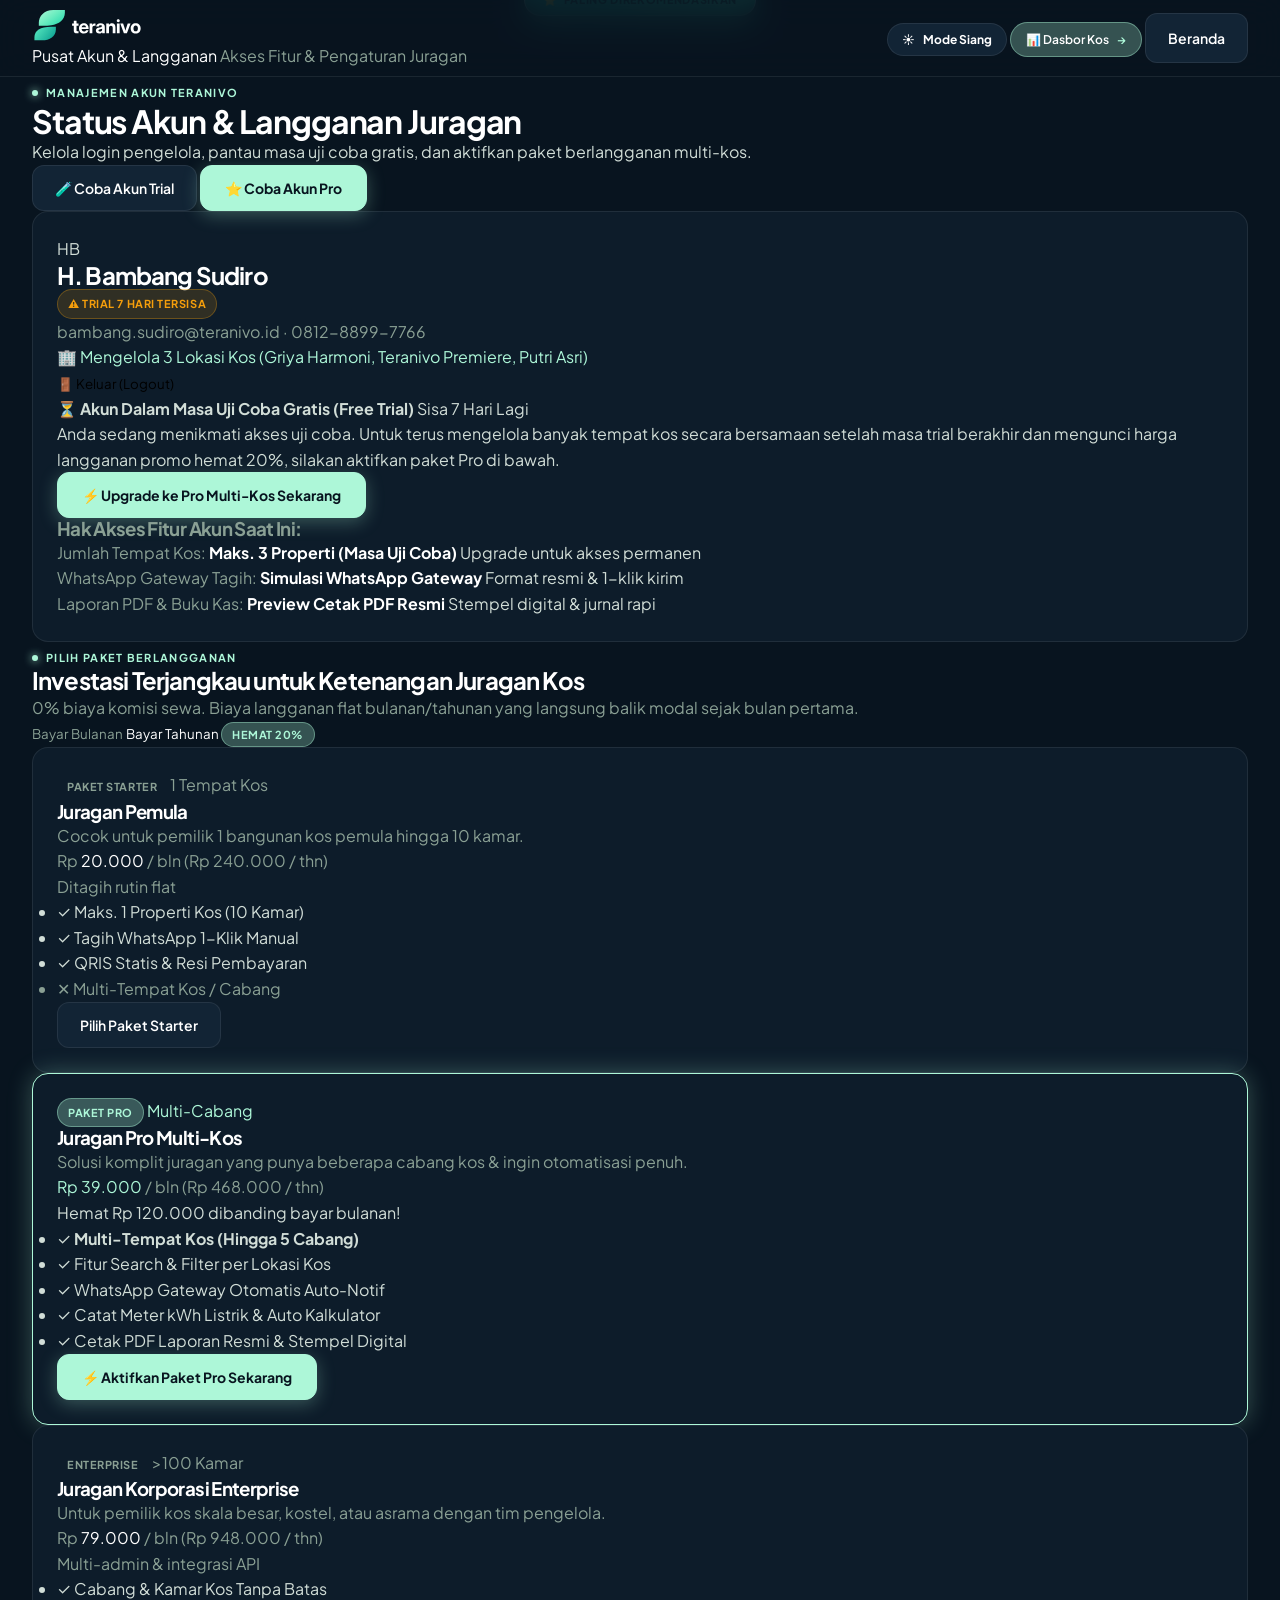
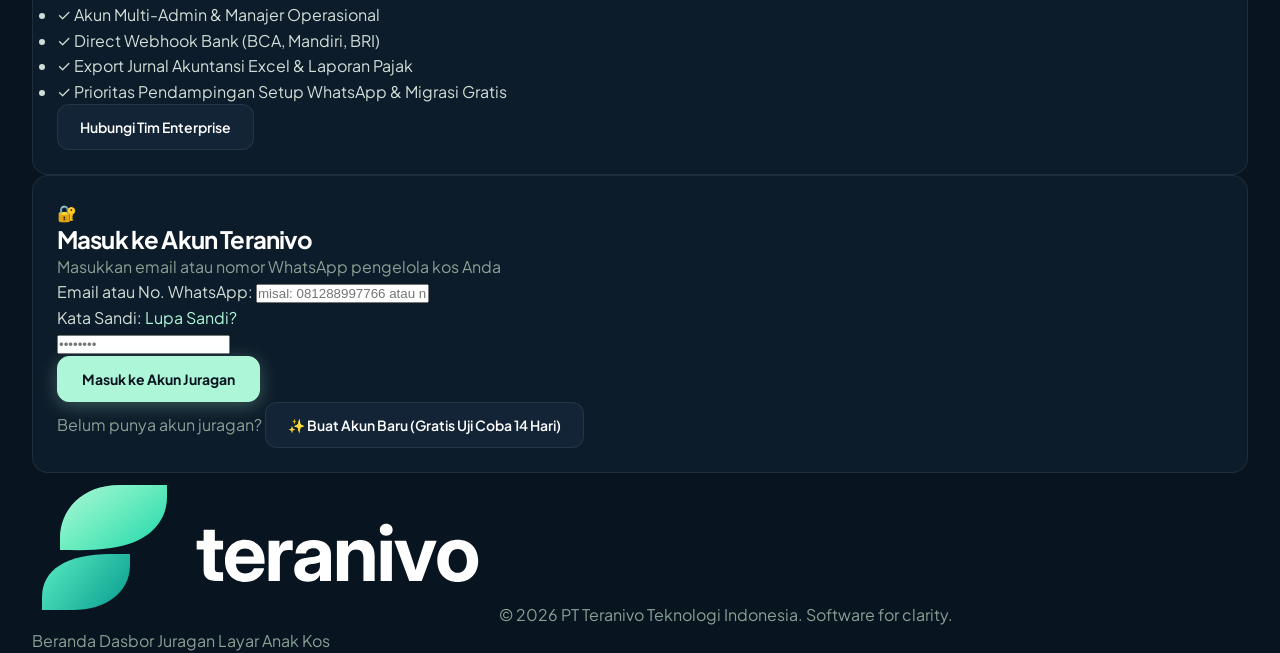
==== account.html @ 8158f4b2 "Initial release of Teranivo Kos Pro with 25/49/99 pricing, executive PDF report, and vector UI" ====
<!DOCTYPE html>
<html lang="id">
<head>
  <meta charset="UTF-8">
  <meta name="viewport" content="width=device-width, initial-scale=1.0">
  <title>Akun & Berlangganan — Teranivo Kos</title>
  <link rel="icon" type="image/svg+xml" href="assets/logo.svg">
  <script src="https://cdn.tailwindcss.com"></script>
  <link rel="stylesheet" href="assets/styles.css">
  <style>
    .plan-card {
      transition: all 0.3s cubic-bezier(0.4, 0, 0.2, 1);
    }
    .plan-card:hover {
      transform: translateY(-4px);
    }
    .plan-card.active-plan {
      border-color: var(--mint);
      box-shadow: 0 0 25px var(--mint-glow);
    }
  </style>
</head>
<body id="appBody" class="selection:bg-[#ADF7D8] selection:text-[#08141F] min-h-screen flex flex-col">

  <!-- ========================================================================= -->
  <!-- 1. TOP NAVBAR -->
  <!-- ========================================================================= -->
  <header class="navbar">
    <div class="container nav-inner">
      <div class="flex items-center gap-4">
        <a href="index.html" class="brand-link" title="Kembali ke Beranda Teranivo">
          <img src="assets/logo.svg" alt="Teranivo Logo" class="brand-logo-img">
        </a>
        <div class="hidden sm:block border-l border-[rgba(255,255,255,0.1)] pl-3">
          <span class="text-xs font-bold text-heading block">Pusat Akun & Langganan</span>
          <span class="text-[10px] text-muted">Akses Fitur & Pengaturan Juragan</span>
        </div>
      </div>

      <div class="flex items-center gap-2.5 sm:gap-3">
        <!-- Theme Toggle -->
        <button onclick="toggleTheme()" class="theme-toggle-btn" id="btnThemeToggle" title="Ganti Mode Tampilan">
          <span id="themeIcon">☀️</span>
          <span id="themeLabel" class="hidden sm:inline">Mode Siang</span>
        </button>

        <!-- Direct Link to Dashboard -->
        <a href="dashboard.html" class="page-switch-pill" title="Kembali ke Dasbor Juragan">
          <span>📊 Dasbor Kos</span>
          <span class="text-xs text-mint">→</span>
        </a>

        <!-- Home -->
        <a href="index.html" class="btn-secondary text-xs px-3 py-2 hidden md:inline-flex">
          <span>Beranda</span>
        </a>
      </div>
    </div>
  </header>

  <!-- ========================================================================= -->
  <!-- 2. MAIN CONTENT -->
  <!-- ========================================================================= -->
  <main class="container py-8 flex-1 space-y-8 max-w-5xl">
    
    <!-- Header Greeting -->
    <div class="flex flex-col sm:flex-row sm:items-center justify-between gap-4 border-b border-[var(--border-main)] pb-6">
      <div>
        <span class="eyebrow"><span class="dot"></span> Manajemen Akun Teranivo</span>
        <h1 class="text-2xl sm:text-3xl font-extrabold text-heading mt-1" id="accountHeaderTitle">
          Status Akun & Langganan Juragan
        </h1>
        <p class="text-xs sm:text-sm text-body mt-1">
          Kelola login pengelola, pantau masa uji coba gratis, dan aktifkan paket berlangganan multi-kos.
        </p>
      </div>

      <!-- Quick Switcher Demo Buttons -->
      <div class="flex items-center gap-2">
        <button onclick="simulateQuickLogin('trial')" class="btn-secondary text-xs py-2 px-3" title="Simulasi Akun Mode Trial">
          <span>🧪 Coba Akun Trial</span>
        </button>
        <button onclick="simulateQuickLogin('pro')" class="btn-primary text-xs py-2 px-3" title="Simulasi Akun Mode Pro">
          <span>⭐ Coba Akun Pro</span>
        </button>
      </div>
    </div>

    <!-- ======================================================================= -->
    <!-- SECTION A: LOGGED-IN USER PROFILE & MEMBERSHIP STATUS -->
    <!-- ======================================================================= -->
    <div id="loggedInView" class="space-y-6">
      
      <!-- Profile & Plan Status Card -->
      <div class="card p-6 sm:p-8 space-y-6 border-[var(--border-main)] bg-[var(--bg-card)]">
        <div class="flex flex-col sm:flex-row sm:items-center justify-between gap-4 pb-6 border-b border-[var(--border-main)]">
          <div class="flex items-center gap-4">
            <div class="w-14 h-14 rounded-2xl bg-gradient-to-br from-[#2BD9AF] to-[#047857] text-[#08141F] flex items-center justify-center text-2xl font-black shadow-md" id="avatarInitial">
              BS
            </div>
            <div>
              <div class="flex items-center gap-2">
                <h2 class="text-lg sm:text-xl font-bold text-heading" id="profileName">H. Bambang Sudiro</h2>
                <span id="planBadge" class="badge badge-warning text-[10px] font-bold">⚠️ TRIAL 14 HARI</span>
              </div>
              <p class="text-xs text-muted" id="profileEmailPhone">bambang.sudiro@teranivo.id · 0812-8899-7766</p>
              <span class="text-[11px] text-mint font-semibold mt-0.5 block" id="profilePropertyInfo">
                🏢 Mengelola 3 Lokasi Kos (Griya Harmoni, Teranivo Premiere, Putri Asri)
              </span>
            </div>
          </div>

          <div class="flex items-center gap-2">
            <button onclick="handleLogout()" class="px-4 py-2 rounded-xl text-xs font-bold bg-rose-500/10 hover:bg-rose-500/20 text-rose-500 border border-rose-500/30 transition flex items-center gap-1.5">
              <span>🚪</span>
              <span>Keluar (Logout)</span>
            </button>
          </div>
        </div>

        <!-- Dynamic Status Banner (Trial vs Subscribed) -->
        <div id="statusBannerBox" class="p-4 sm:p-5 rounded-2xl border text-xs sm:text-sm space-y-2">
          <!-- Populated by JavaScript -->
        </div>

        <!-- Account Capabilities / Feature Access Grid -->
        <div>
          <h3 class="text-xs font-bold uppercase tracking-wider text-muted mb-3">Hak Akses Fitur Akun Saat Ini:</h3>
          <div class="grid grid-cols-1 sm:grid-cols-3 gap-3 text-xs">
            <div class="p-3.5 rounded-xl bg-[var(--bg-subcard)] border border-[var(--border-main)] space-y-1">
              <span class="text-muted block">Jumlah Tempat Kos:</span>
              <strong class="text-heading text-sm" id="featureMultiKos">Maks. 3 Properti Aktif</strong>
              <span class="text-[10px] text-emerald-500 block font-semibold" id="featureMultiKosSub">Termasuk cari per lokasi kos</span>
            </div>
            <div class="p-3.5 rounded-xl bg-[var(--bg-subcard)] border border-[var(--border-main)] space-y-1">
              <span class="text-muted block">WhatsApp Gateway Tagih:</span>
              <strong class="text-heading text-sm" id="featureWaGateway">Otomatis Tanpa Batas</strong>
              <span class="text-[10px] text-emerald-500 block font-semibold" id="featureWaGatewaySub">Format resmi & 1-klik kirim</span>
            </div>
            <div class="p-3.5 rounded-xl bg-[var(--bg-subcard)] border border-[var(--border-main)] space-y-1">
              <span class="text-muted block">Laporan PDF & Buku Kas:</span>
              <strong class="text-heading text-sm" id="featureExport">Ekspor Resmi Terbuka</strong>
              <span class="text-[10px] text-emerald-500 block font-semibold" id="featureExportSub">Stempel digital & jurnal rapi</span>
            </div>
          </div>
        </div>
      </div>

      <!-- ======================================================================= -->
      <!-- SECTION B: PRICING & SUBSCRIPTION PACKAGES -->
      <!-- ======================================================================= -->
      <div class="space-y-6 pt-4">
        
        <div class="text-center space-y-2 max-w-xl mx-auto">
          <span class="eyebrow mx-auto justify-center"><span class="dot"></span> Pilih Paket Berlangganan</span>
          <h2 class="text-xl sm:text-2xl font-bold text-heading">
            Investasi Terjangkau untuk Ketenangan Juragan Kos
          </h2>
          <p class="text-xs sm:text-sm text-muted">
            0% biaya komisi sewa. Biaya langganan flat bulanan/tahunan yang langsung balik modal sejak bulan pertama.
          </p>

          <!-- Billing Period Switcher (Bulanan vs Tahunan) -->
          <div class="inline-flex items-center gap-2 p-1 rounded-xl bg-[var(--bg-subcard)] border border-[var(--border-main)] mt-3">
            <button onclick="setBillingCycle('monthly')" id="btnBillingMonthly"
                    class="px-4 py-1.5 rounded-lg text-xs font-bold transition bg-[var(--bg-card)] text-heading border border-[var(--border-main)]">
              Bayar Bulanan
            </button>
            <button onclick="setBillingCycle('annual')" id="btnBillingAnnual"
                    class="px-4 py-1.5 rounded-lg text-xs font-bold transition text-muted hover:text-heading flex items-center gap-1.5">
              <span>Bayar Tahunan</span>
              <span class="badge badge-mint text-[9px] py-0">Hemat 20%</span>
            </button>
          </div>
        </div>

        <!-- 3 Subscription Plans Grid -->
        <div class="grid grid-cols-1 md:grid-cols-3 gap-6 pt-2">
          
          <!-- Plan 1: Starter -->
          <div class="card plan-card p-6 flex flex-col justify-between space-y-6 border-[var(--border-main)] bg-[var(--bg-card)]">
            <div class="space-y-4">
              <div class="flex justify-between items-center">
                <span class="badge text-[10px] bg-[var(--bg-subcard)] text-muted">Paket Starter</span>
                <span class="text-xs text-muted">1 Tempat Kos</span>
              </div>
              <h3 class="text-lg font-bold text-heading">Juragan Pemula</h3>
              <p class="text-xs text-muted">Cocok untuk pemilik 1 bangunan kos pemula hingga 10 kamar.</p>
              
              <div class="pt-2">
                <div class="flex items-baseline gap-1">
                  <span class="text-xs text-muted">Rp</span>
                  <span class="text-3xl font-black text-heading font-mono" id="priceStarter">25.000</span>
                  <span class="text-xs text-muted" id="periodStarter">/ bulan</span>
                </div>
                <span class="text-[10px] text-muted block mt-1">Ditagih rutin flat</span>
              </div>

              <ul class="text-xs text-body space-y-2.5 pt-4 border-t border-[var(--border-main)]">
                <li class="flex items-center gap-2">
                  <span class="text-emerald-500 font-bold">✓</span>
                  <span>Maks. 1 Properti Kos (10 Kamar)</span>
                </li>
                <li class="flex items-center gap-2">
                  <span class="text-emerald-500 font-bold">✓</span>
                  <span>Tagih WhatsApp 1-Klik Manual</span>
                </li>
                <li class="flex items-center gap-2">
                  <span class="text-emerald-500 font-bold">✓</span>
                  <span>QRIS Statis & Resi Pembayaran</span>
                </li>
                <li class="flex items-center gap-2 text-muted">
                  <span class="text-slate-500">✕</span>
                  <span class="line-through">Multi-Tempat Kos / Cabang</span>
                </li>
              </ul>
            </div>

            <button onclick="openSubscribeModal('starter')" class="btn-secondary w-full text-xs py-3 font-bold">
              Pilih Paket Starter
            </button>
          </div>

          <!-- Plan 2: Pro Multi-Kos (Most Popular) -->
          <div class="card plan-card active-plan p-6 flex flex-col justify-between space-y-6 border-mint bg-gradient-to-b from-[var(--bg-card)] to-[var(--bg-subcard)] relative shadow-lg overflow-visible">
            
            <!-- ATRACTIVE POPULAR BADGE (SOLID OPAQUE & CENTERED) -->
            <div class="popular-badge-pill">
              <span>⭐</span>
              <span>Paling Direkomendasikan</span>
            </div>

            <div class="space-y-4 pt-1">
              <div class="flex justify-between items-center">
                <span class="badge badge-mint text-[10px]">Paket Pro</span>
                <span class="text-xs text-mint font-semibold">Multi-Cabang</span>
              </div>
              <h3 class="text-lg font-bold text-heading">Juragan Pro Multi-Kos</h3>
              <p class="text-xs text-muted">Solusi komplit juragan yang punya beberapa cabang kos & ingin otomatisasi penuh.</p>
              
              <div class="pt-2">
                <div class="flex items-baseline gap-1">
                  <span class="text-xs text-mint">Rp</span>
                  <span class="text-3xl font-black text-mint font-mono" id="pricePro">49.000</span>
                  <span class="text-xs text-muted" id="periodPro">/ bulan</span>
                </div>
                <span class="text-[10px] text-emerald-700 dark:text-emerald-300 font-semibold block mt-1" id="saveHintPro">Hemat Rp 120.000 bila bayar tahunan</span>
              </div>

              <ul class="text-xs text-body space-y-2.5 pt-4 border-t border-[var(--border-main)]">
                <li class="flex items-center gap-2">
                  <span class="text-emerald-500 font-bold">✓</span>
                  <span><strong>Multi-Tempat Kos (Hingga 5 Cabang)</strong></span>
                </li>
                <li class="flex items-center gap-2">
                  <span class="text-emerald-500 font-bold">✓</span>
                  <span>Fitur Search & Filter per Lokasi Kos</span>
                </li>
                <li class="flex items-center gap-2">
                  <span class="text-emerald-500 font-bold">✓</span>
                  <span>WhatsApp Gateway Otomatis Auto-Notif</span>
                </li>
                <li class="flex items-center gap-2">
                  <span class="text-emerald-500 font-bold">✓</span>
                  <span>Catat Meter kWh Listrik & Auto Kalkulator</span>
                </li>
                <li class="flex items-center gap-2">
                  <span class="text-emerald-500 font-bold">✓</span>
                  <span>Cetak PDF Laporan Resmi & Stempel Digital</span>
                </li>
              </ul>
            </div>

            <button onclick="openSubscribeModal('pro')" class="btn-primary w-full text-xs py-3 font-bold shadow-md">
              ⚡ Aktifkan Paket Pro Sekarang
            </button>
          </div>

          <!-- Plan 3: Enterprise -->
          <div class="card plan-card p-6 flex flex-col justify-between space-y-6 border-[var(--border-main)] bg-[var(--bg-card)]">
            <div class="space-y-4">
              <div class="flex justify-between items-center">
                <span class="badge text-[10px] bg-[var(--bg-subcard)] text-muted">Enterprise</span>
                <span class="text-xs text-muted">>100 Kamar</span>
              </div>
              <h3 class="text-lg font-bold text-heading">Juragan Korporasi Enterprise</h3>
              <p class="text-xs text-muted">Untuk pemilik kos skala besar, kostel, atau asrama dengan tim pengelola.</p>
              
              <div class="pt-2">
                <div class="flex items-baseline gap-1">
                  <span class="text-xs text-muted">Rp</span>
                  <span class="text-3xl font-black text-heading font-mono" id="priceEnterprise">99.000</span>
                  <span class="text-xs text-muted" id="periodEnterprise">/ bulan</span>
                </div>
                <span class="text-[10px] text-muted block mt-1">Multi-admin & integrasi API</span>
              </div>

              <ul class="text-xs text-body space-y-2.5 pt-4 border-t border-[var(--border-main)]">
                <li class="flex items-center gap-2">
                  <span class="text-emerald-500 font-bold">✓</span>
                  <span>Cabang & Kamar Kos Tanpa Batas</span>
                </li>
                <li class="flex items-center gap-2">
                  <span class="text-emerald-500 font-bold">✓</span>
                  <span>Akun Multi-Admin & Manajer Operasional</span>
                </li>
                <li class="flex items-center gap-2">
                  <span class="text-emerald-500 font-bold">✓</span>
                  <span>Direct Webhook Bank (BCA, Mandiri, BRI)</span>
                </li>
                <li class="flex items-center gap-2">
                  <span class="text-emerald-500 font-bold">✓</span>
                  <span>Export Jurnal Akuntansi Excel & Laporan Pajak</span>
                </li>
                <li class="flex items-center gap-2">
                  <span class="text-emerald-500 font-bold">✓</span>
                  <span>Prioritas Pendampingan Setup WhatsApp & Migrasi Gratis</span>
                </li>
              </ul>
            </div>

            <button onclick="openSubscribeModal('enterprise')" class="btn-secondary w-full text-xs py-3 font-bold">
              Hubungi Tim Enterprise
            </button>
          </div>

        </div>

      </div>

    </div>

    <!-- ======================================================================= -->
    <!-- SECTION C: LOGGED-OUT FORM (LOGIN & DAFTAR) -->
    <!-- ======================================================================= -->
    <div id="loggedOutView" class="hidden max-w-md mx-auto space-y-6">
      <div class="card p-6 sm:p-8 space-y-5 border-[var(--border-main)] bg-[var(--bg-card)]">
        
        <div class="text-center space-y-1">
          <div class="w-12 h-12 rounded-2xl bg-mint/10 border border-mint/20 text-mint flex items-center justify-center mx-auto text-xl mb-3">
            🔐
          </div>
          <h2 class="text-xl font-bold text-heading">Masuk ke Akun Teranivo</h2>
          <p class="text-xs text-muted">Masukkan email atau nomor WhatsApp pengelola kos Anda</p>
        </div>

        <form onsubmit="handleLoginForm(event)" class="space-y-4 text-xs">
          <div>
            <label class="block font-semibold text-body mb-1">Email atau No. WhatsApp:</label>
            <input type="text" id="loginUsername" required placeholder="misal: 081288997766 atau nama@email.com"
                   class="w-full bg-[var(--bg-subcard)] border border-[var(--border-main)] rounded-xl p-3 text-heading focus:border-mint focus:outline-none">
          </div>

          <div>
            <div class="flex justify-between items-center mb-1">
              <label class="font-semibold text-body">Kata Sandi:</label>
              <a href="javascript:void(0)" onclick="showToast('Tautan reset sandi dikirim ke WhatsApp/Email Anda.')" class="text-mint hover:underline text-[11px]">Lupa Sandi?</a>
            </div>
            <input type="password" id="loginPassword" required placeholder="••••••••"
                   class="w-full bg-[var(--bg-subcard)] border border-[var(--border-main)] rounded-xl p-3 text-heading focus:border-mint focus:outline-none">
          </div>

          <button type="submit" class="btn-primary w-full py-3 font-bold text-sm shadow-md">
            Masuk ke Akun Juragan
          </button>
        </form>

        <div class="pt-4 border-t border-[var(--border-main)] text-center space-y-3">
          <span class="text-[11px] text-muted block">Belum punya akun juragan?</span>
          <button onclick="simulateQuickLogin('trial')" class="btn-secondary w-full py-2.5 text-xs font-semibold">
            ✨ Buat Akun Baru (Gratis Uji Coba 14 Hari)
          </button>
        </div>
      </div>
    </div>

  </main>

  <!-- ========================================================================= -->
  <!-- MODAL: CHECKOUT & SIMULASI PEMBAYARAN LANGGANAN -->
  <!-- ========================================================================= -->
  <div id="subscribeModal" class="modal-backdrop" role="dialog" aria-modal="true" aria-labelledby="subscribeModalTitle">
    <div class="modal-content max-w-lg">
      
      <div class="p-5 border-b border-[var(--border-main)] flex items-center justify-between bg-[var(--bg-subcard)]">
        <div class="flex items-center gap-3">
          <div class="w-9 h-9 rounded-xl bg-mint flex items-center justify-center font-bold text-lg text-[#08141F]">
            💳
          </div>
          <div>
            <h3 class="text-sm font-bold text-heading" id="subscribeModalTitle">Aktivasi Berlangganan Teranivo</h3>
            <p class="text-xs text-muted" id="subscribeModalSubtitle">Paket Pro Multi-Kos · Akses Penuh</p>
          </div>
        </div>
        <button onclick="closeSubscribeModal()" class="text-muted hover:text-heading text-xl font-bold" aria-label="Tutup modal langganan">&times;</button>
      </div>

      <div class="p-6 space-y-4">
        
        <!-- Order Summary -->
        <div class="p-4 rounded-xl border border-[var(--border-main)] bg-[var(--bg-card)] space-y-2 text-xs">
          <div class="flex justify-between items-center">
            <span class="text-muted">Paket Terpilih:</span>
            <strong class="text-heading" id="checkoutPlanName">Paket Pro Multi-Kos</strong>
          </div>
          <div class="flex justify-between items-center">
            <span class="text-muted">Periode Tagihan:</span>
            <span class="text-heading font-semibold" id="checkoutPeriodText">1 Tahun (Hemat 20%)</span>
          </div>
          <div class="flex justify-between items-center pt-2 border-t border-[var(--border-main)]">
            <span class="font-bold text-heading">Total Pembayaran:</span>
            <strong class="text-base font-extrabold text-mint font-mono" id="checkoutTotalAmount">Rp 1.490.000</strong>
          </div>
        </div>

        <!-- Payment Method Options -->
        <div class="space-y-2">
          <label class="block text-xs font-semibold text-body">Pilih Cara Pembayaran:</label>
          <div class="grid grid-cols-2 gap-2 text-xs">
            <button type="button" onclick="selectPaymentMethod('qris')" id="btnMethodQris"
                    class="p-3 rounded-xl border border-mint bg-mint/10 text-heading font-bold text-left flex items-center gap-2">
              <span>📱</span>
              <span>QRIS Instan (BCA/Gopay)</span>
            </button>
            <button type="button" onclick="selectPaymentMethod('va')" id="btnMethodVa"
                    class="p-3 rounded-xl border border-[var(--border-main)] bg-[var(--bg-card)] text-muted font-bold text-left flex items-center gap-2 hover:border-mint">
              <span>🏦</span>
              <span>Virtual Account Bank</span>
            </button>
          </div>
        </div>

        <!-- QRIS Simulation Box -->
        <div id="qrisSimulatorBox" class="p-4 rounded-xl bg-slate-900 border border-slate-700 text-center space-y-2">
          <span class="text-[11px] text-slate-300 block">Scan QRIS Resmi Teranivo di Bawah Ini:</span>
          <div class="w-40 h-40 mx-auto bg-white p-2 rounded-xl flex items-center justify-center shadow-lg">
            <img src="https://api.qrserver.com/v1/create-qr-code/?size=150x150&data=TERANIVO_SUBSCRIBE_PRO_MULTI_KOS"
                 alt="QRIS Teranivo Subscribe" class="w-full h-full object-contain">
          </div>
          <p class="text-[10px] text-slate-400">NMID: ID1029384756201 · PT Teranivo Teknologi Indonesia</p>
        </div>

        <!-- Virtual Account Box (Hidden by default) -->
        <div id="vaSimulatorBox" class="hidden p-4 rounded-xl bg-[var(--bg-card)] border border-[var(--border-main)] space-y-2 text-xs">
          <div class="flex justify-between items-center">
            <span class="text-muted">Nomor Virtual Account BCA:</span>
            <strong class="font-mono text-heading">8801-0812-8899-7766</strong>
          </div>
          <span class="text-[10px] text-muted block">Batas pembayaran: 24 jam setelah pesanan dibuat.</span>
        </div>

      </div>

      <div class="p-5 border-t border-[var(--border-main)] bg-[var(--bg-subcard)] flex justify-between items-center">
        <button onclick="closeSubscribeModal()" class="btn-secondary text-xs py-2.5 px-4 font-semibold">
          Batal
        </button>
        <button onclick="confirmSubscriptionPayment()" class="btn-primary text-xs py-2.5 px-5 font-bold shadow-md flex items-center gap-1.5">
          <span>⚡ Konfirmasi Bayar & Buka Akses Pro</span>
        </button>
      </div>

    </div>
  </div>

  <!-- Toast Notification Container -->
  <div id="toastContainer" class="toast-container"></div>

  <!-- ========================================================================= -->
  <!-- 3. FOOTER -->
  <!-- ========================================================================= -->
  <footer class="border-t border-[rgba(255,255,255,0.08)] py-8 mt-auto text-xs text-muted">
    <div class="container flex flex-col sm:flex-row items-center justify-between gap-4">
      <div class="flex items-center gap-3">
        <img src="assets/logo.svg" alt="Teranivo" class="h-5 w-auto">
        <span>© 2026 PT Teranivo Teknologi Indonesia. Software for clarity.</span>
      </div>
      <div class="flex items-center gap-4">
        <a href="index.html" class="hover:text-heading">Beranda</a>
        <a href="dashboard.html" class="hover:text-heading">Dasbor Juragan</a>
        <a href="tenant.html?room=102" class="hover:text-heading">Layar Anak Kos</a>
      </div>
    </div>
  </footer>

  <!-- ========================================================================= -->
  <!-- JAVASCRIPT LOGIC -->
  <!-- ========================================================================= -->
  <script>
    // =========================================================================
    // SECURITY & UTILITY HELPERS (XSS PREVENTION)
    // =========================================================================
    function escapeHtml(str) {
      if (str === null || str === undefined) return '';
      return String(str)
        .replace(/&/g, '&amp;')
        .replace(/</g, '&lt;')
        .replace(/>/g, '&gt;')
        .replace(/"/g, '&quot;')
        .replace(/'/g, '&#039;');
    }

    // DEFAULT USER AUTH STATE
    const DEFAULT_AUTH = {
      isLoggedIn: true,
      name: 'H. Bambang Sudiro',
      email: 'bambang.sudiro@teranivo.id',
      phone: '0812-8899-7766',
      plan: 'trial', // 'trial' | 'pro' | 'enterprise'
      trialDaysLeft: 7,
      subscriptionExpire: '13 Okt 2027',
      billingCycle: 'annual', // 'monthly' | 'annual'
      propertiesCount: 3
    };

    let currentUser = null;
    let currentBillingCycle = 'annual';
    let selectedPlanForCheckout = 'pro';

    function initAuth() {
      initTheme();
      const stored = localStorage.getItem('teranivo_auth');
      if (stored) {
        try {
          currentUser = JSON.parse(stored);
        } catch (e) {
          currentUser = { ...DEFAULT_AUTH };
        }
      } else {
        currentUser = { ...DEFAULT_AUTH };
        localStorage.setItem('teranivo_auth', JSON.stringify(currentUser));
      }

      renderAuthUI();
      setBillingCycle(currentUser.billingCycle || 'annual');
    }

    function renderAuthUI() {
      const loggedInView = document.getElementById('loggedInView');
      const loggedOutView = document.getElementById('loggedOutView');

      if (!currentUser || !currentUser.isLoggedIn) {
        loggedInView.classList.add('hidden');
        loggedOutView.classList.remove('hidden');
        document.getElementById('accountHeaderTitle').innerText = "Masuk atau Daftar Akun Juragan";
        return;
      }

      loggedInView.classList.remove('hidden');
      loggedOutView.classList.add('hidden');
      document.getElementById('accountHeaderTitle').innerText = "Status Akun & Langganan Juragan";

      // Render profile
      document.getElementById('profileName').innerText = currentUser.name || 'H. Bambang Sudiro';
      document.getElementById('profileEmailPhone').innerText = `${currentUser.email || 'bambang@teranivo.id'} · ${currentUser.phone || '0812-8899-7766'}`;
      
      const initials = (currentUser.name || 'BS').split(' ').map(n => n[0]).slice(0, 2).join('');
      document.getElementById('avatarInitial').innerText = initials || 'BS';

      // Render plan banner & badges
      const badge = document.getElementById('planBadge');
      const banner = document.getElementById('statusBannerBox');

      if (currentUser.plan === 'pro' || currentUser.plan === 'enterprise') {
        badge.className = 'badge badge-mint text-[10px] font-bold';
        badge.innerText = '⭐ PRO MULTI-KOS AKTIF';

        banner.className = 'p-4 sm:p-5 rounded-2xl border border-emerald-500/30 bg-emerald-500/10 text-emerald-800 dark:text-emerald-200 text-xs sm:text-sm space-y-2';
        banner.innerHTML = `
          <div class="flex items-center justify-between">
            <strong class="font-bold flex items-center gap-1.5 text-emerald-600 dark:text-emerald-300">
              <span>✓</span> Paket Berlangganan Pro Sedang Aktif
            </strong>
            <span class="text-[10px] bg-emerald-500/20 px-2.5 py-1 rounded-full font-bold">Masa Aktif: s.d. ${escapeHtml(currentUser.subscriptionExpire)}</span>
          </div>
          <p class="text-xs text-body leading-relaxed">
            Semua fitur manajemen kos telah dibuka: Multi-Tempat Kos (Semua Cabang), WhatsApp Gateway Tagihan Otomatis, Pencatatan Meter Listrik kWh, dan Cetak PDF Jurnal Keuangan Tanpa Batas.
          </p>
          <div class="pt-1 flex items-center gap-3">
            <a href="dashboard.html" class="btn-primary text-xs py-1.5 px-3">
              <span>Buka Dasbor Juragan Sekarang →</span>
            </a>
          </div>
        `;

        document.getElementById('featureMultiKos').innerText = "Multi-Cabang Tak Terbatas";
        document.getElementById('featureMultiKosSub').innerText = "Kelola Yogyakarta, Jakarta, Bandung dll";
        document.getElementById('featureWaGateway').innerText = "WhatsApp Gateway Otomatis";
        document.getElementById('featureExport').innerText = "Cetak PDF & Rekap Jurnal Sah";
      } else {
        badge.className = 'badge badge-warning text-[10px] font-bold';
        badge.innerText = `⚠️ TRIAL ${escapeHtml(currentUser.trialDaysLeft || 7)} HARI TERSISA`;

        banner.className = 'p-4 sm:p-5 rounded-2xl border border-amber-500/30 bg-amber-500/10 text-amber-900 dark:text-amber-200 text-xs sm:text-sm space-y-2';
        banner.innerHTML = `
          <div class="flex items-center justify-between">
            <strong class="font-bold flex items-center gap-1.5 text-amber-600 dark:text-amber-300">
              <span>⏳</span> Akun Dalam Masa Uji Coba Gratis (Free Trial)
            </strong>
            <span class="text-[10px] bg-amber-500/20 px-2.5 py-1 rounded-full font-bold">Sisa ${escapeHtml(currentUser.trialDaysLeft || 7)} Hari Lagi</span>
          </div>
          <p class="text-xs text-body leading-relaxed">
            Anda sedang menikmati akses uji coba. Untuk terus mengelola banyak tempat kos secara bersamaan setelah masa trial berakhir dan mengunci harga langganan promo hemat 20%, silakan aktifkan paket Pro di bawah.
          </p>
          <div class="pt-1 flex items-center gap-3">
            <button onclick="openSubscribeModal('pro')" class="btn-primary text-xs py-1.5 px-3">
              <span>⚡ Upgrade ke Pro Multi-Kos Sekarang</span>
            </button>
          </div>
        `;

        document.getElementById('featureMultiKos').innerText = "Maks. 3 Properti (Masa Uji Coba)";
        document.getElementById('featureMultiKosSub').innerText = "Upgrade untuk akses permanen";
        document.getElementById('featureWaGateway').innerText = "Simulasi WhatsApp Gateway";
        document.getElementById('featureExport').innerText = "Preview Cetak PDF Resmi";
      }
    }

    function setBillingCycle(cycle) {
      currentBillingCycle = cycle;
      currentUser.billingCycle = cycle;
      localStorage.setItem('teranivo_auth', JSON.stringify(currentUser));

      const btnM = document.getElementById('btnBillingMonthly');
      const btnA = document.getElementById('btnBillingAnnual');

      if (cycle === 'annual') {
        btnA.className = "px-4 py-1.5 rounded-lg text-xs font-bold transition bg-[var(--bg-card)] text-heading border border-[var(--border-main)] flex items-center gap-1.5";
        btnM.className = "px-4 py-1.5 rounded-lg text-xs font-bold transition text-muted hover:text-heading";

        // Prices annual (with discount)
        document.getElementById('priceStarter').innerText = "20.000";
        document.getElementById('periodStarter').innerText = "/ bln (Rp 240.000 / thn)";
        
        document.getElementById('pricePro').innerText = "39.000";
        document.getElementById('periodPro').innerText = "/ bln (Rp 468.000 / thn)";
        document.getElementById('saveHintPro').innerText = "Hemat Rp 120.000 dibanding bayar bulanan!";

        document.getElementById('priceEnterprise').innerText = "79.000";
        document.getElementById('periodEnterprise').innerText = "/ bln (Rp 948.000 / thn)";
      } else {
        btnM.className = "px-4 py-1.5 rounded-lg text-xs font-bold transition bg-[var(--bg-card)] text-heading border border-[var(--border-main)]";
        btnA.className = "px-4 py-1.5 rounded-lg text-xs font-bold transition text-muted hover:text-heading flex items-center gap-1.5";

        // Prices monthly
        document.getElementById('priceStarter').innerText = "25.000";
        document.getElementById('periodStarter').innerText = "/ bulan";

        document.getElementById('pricePro').innerText = "49.000";
        document.getElementById('periodPro').innerText = "/ bulan";
        document.getElementById('saveHintPro').innerText = "Pilihan fleksibel tanpa komitmen tahunan";

        document.getElementById('priceEnterprise').innerText = "99.000";
        document.getElementById('periodEnterprise').innerText = "/ bulan";
      }
    }

    function handleLogout() {
      currentUser.isLoggedIn = false;
      localStorage.setItem('teranivo_auth', JSON.stringify(currentUser));
      renderAuthUI();
      showToast("Anda telah berhasil logout dari akun pengelola.");
    }

    function handleLoginForm(e) {
      e.preventDefault();
      const rawUser = (document.getElementById('loginUsername').value || '').trim();
      const user = rawUser.replace(/[<>"']/g, '');
      currentUser.isLoggedIn = true;
      currentUser.name = user.includes('@') ? user.split('@')[0] : (user || 'H. Bambang Sudiro');
      localStorage.setItem('teranivo_auth', JSON.stringify(currentUser));
      renderAuthUI();
      showToast(`Selamat datang kembali, ${currentUser.name}!`);
    }

    function simulateQuickLogin(mode) {
      if (mode === 'pro') {
        currentUser = {
          isLoggedIn: true,
          name: 'H. Bambang Sudiro',
          email: 'bambang.sudiro@teranivo.id',
          phone: '0812-8899-7766',
          plan: 'pro',
          trialDaysLeft: 0,
          subscriptionExpire: '13 Okt 2027',
          billingCycle: 'annual',
          propertiesCount: 3
        };
        showToast("Beralih ke Akun Pro Multi-Kos Aktif!");
      } else {
        currentUser = {
          isLoggedIn: true,
          name: 'H. Bambang Sudiro (Trial)',
          email: 'bambang.sudiro@teranivo.id',
          phone: '0812-8899-7766',
          plan: 'trial',
          trialDaysLeft: 7,
          subscriptionExpire: '20 Okt 2026',
          billingCycle: 'monthly',
          propertiesCount: 3
        };
        showToast("Beralih ke Akun Mode Trial (Sisa 7 Hari)!");
      }

      localStorage.setItem('teranivo_auth', JSON.stringify(currentUser));
      renderAuthUI();
    }

    // =========================================================================
    // MODAL SUBSCRIPTION FLOW
    // =========================================================================
    function openSubscribeModal(plan) {
      selectedPlanForCheckout = plan;
      const modal = document.getElementById('subscribeModal');
      
      let planTitle = "Paket Pro Multi-Kos";
      let amount = currentBillingCycle === 'annual' ? "Rp 468.000" : "Rp 49.000";
      let period = currentBillingCycle === 'annual' ? "1 Tahun (Hemat 20%)" : "1 Bulan (Fleksibel)";

      if (plan === 'starter') {
        planTitle = "Paket Starter (Juragan Pemula)";
        amount = currentBillingCycle === 'annual' ? "Rp 240.000" : "Rp 25.000";
      } else if (plan === 'enterprise') {
        planTitle = "Paket Korporasi Enterprise";
        amount = currentBillingCycle === 'annual' ? "Rp 948.000" : "Rp 99.000";
      }

      document.getElementById('checkoutPlanName').innerText = planTitle;
      document.getElementById('checkoutPeriodText').innerText = period;
      document.getElementById('checkoutTotalAmount').innerText = amount;
      document.getElementById('subscribeModalSubtitle').innerText = `${planTitle} · Aktivasi Instan`;

      modal.classList.add('active');
    }

    function closeSubscribeModal() {
      document.getElementById('subscribeModal').classList.remove('active');
    }

    function selectPaymentMethod(method) {
      const btnQris = document.getElementById('btnMethodQris');
      const btnVa = document.getElementById('btnMethodVa');
      const boxQris = document.getElementById('qrisSimulatorBox');
      const boxVa = document.getElementById('vaSimulatorBox');

      if (method === 'qris') {
        btnQris.className = "p-3 rounded-xl border border-mint bg-mint/10 text-heading font-bold text-left flex items-center gap-2";
        btnVa.className = "p-3 rounded-xl border border-[var(--border-main)] bg-[var(--bg-card)] text-muted font-bold text-left flex items-center gap-2 hover:border-mint";
        boxQris.classList.remove('hidden');
        boxVa.classList.add('hidden');
      } else {
        btnVa.className = "p-3 rounded-xl border border-mint bg-mint/10 text-heading font-bold text-left flex items-center gap-2";
        btnQris.className = "p-3 rounded-xl border border-[var(--border-main)] bg-[var(--bg-card)] text-muted font-bold text-left flex items-center gap-2 hover:border-mint";
        boxVa.classList.remove('hidden');
        boxQris.classList.add('hidden');
      }
    }

    function confirmSubscriptionPayment() {
      closeSubscribeModal();
      currentUser.plan = selectedPlanForCheckout === 'starter' ? 'starter' : 'pro';
      currentUser.trialDaysLeft = 0;
      currentUser.subscriptionExpire = '13 Okt 2027';
      currentUser.isLoggedIn = true;
      localStorage.setItem('teranivo_auth', JSON.stringify(currentUser));

      renderAuthUI();
      showToast("Pembayaran langganan berhasil diverifikasi! Akun Pro Anda kini aktif!");
    }

    // THEME HANDLING
    function initTheme() {
      const stored = localStorage.getItem('teranivo_theme');
      if (stored === 'light') {
        document.body.classList.add('light-mode');
        updateThemeButton(true);
      } else {
        document.body.classList.remove('light-mode');
        updateThemeButton(false);
      }
    }

    function toggleTheme() {
      const isLight = document.body.classList.toggle('light-mode');
      localStorage.setItem('teranivo_theme', isLight ? 'light' : 'dark');
      updateThemeButton(isLight);
    }

    function updateThemeButton(isLight) {
      const icon = document.getElementById('themeIcon');
      const label = document.getElementById('themeLabel');
      if (isLight) {
        icon.innerText = '🌙';
        if (label) label.innerText = 'Mode Malam';
      } else {
        icon.innerText = '☀️';
        if (label) label.innerText = 'Mode Siang';
      }
    }

    function showToast(message) {
      const container = document.getElementById('toastContainer');
      const toast = document.createElement('div');
      toast.className = 'toast';
      toast.innerHTML = `
        <span class="text-[#ADF7D8] text-base">✓</span>
        <span>${escapeHtml(message)}</span>
      `;
      container.appendChild(toast);
      setTimeout(() => {
        toast.remove();
      }, 4500);
    }

    // Modal click outside & escape key
    document.addEventListener('keydown', (e) => {
      if (e.key === 'Escape') closeSubscribeModal();
    });

    document.getElementById('subscribeModal').addEventListener('click', (e) => {
      if (e.target.id === 'subscribeModal') closeSubscribeModal();
    });

    // Boot
    window.addEventListener('DOMContentLoaded', initAuth);
  </script>
</body>
</html>
---- assets/styles.css ----
/* ==========================================================================
   TERANIVO KOS — Shared Brand Design System & Themes
   Aligned with https://teranivo.app/ (Software for clarity)
   Supports: Dark Mode (Default) & Light Mode (Senior-Friendly Cream)
   ========================================================================== */

@import url('https://fonts.googleapis.com/css2?family=Plus+Jakarta+Sans:wght@400;500;600;700;800&family=Inter:wght@400;500;600;700&display=swap');

:root {
  /* DARK MODE TOKENS (Default) */
  --bg-body: #08141F;
  --bg-surface: #0D1C2A;
  --bg-card: #122435;
  --bg-card-hover: #172D42;
  --bg-subcard: #0A1825;
  --bg-nav: rgba(8, 20, 31, 0.88);
  
  --border-main: rgba(255, 255, 255, 0.08);
  --border-subtle: rgba(255, 255, 255, 0.05);
  --border-hover: rgba(173, 247, 216, 0.4);
  
  --text-heading: #FFFFFF;
  --text-body: #D1DDD7;
  --text-muted: #8AA094;
  --text-inverted: #08141F;
  
  --mint: #ADF7D8;
  --mint-light: #C8FBE6;
  --mint-dark: #2BD9AF;
  --mint-glow: rgba(173, 247, 216, 0.28);
  
  --teal: #10B981;
  --teal-dark: #059669;
  
  --danger: #F87171;
  --danger-bg: rgba(239, 68, 68, 0.15);
  --warning: #FBBF24;
  --warning-bg: rgba(245, 158, 11, 0.15);
  --success: #34D399;
  --success-bg: rgba(16, 185, 129, 0.18);

  --font-sans: 'Plus Jakarta Sans', 'Inter', -apple-system, BlinkMacSystemFont, "Segoe UI", Roboto, sans-serif;
  --radius-sm: 8px;
  --radius-md: 12px;
  --radius-lg: 16px;
  --radius-xl: 24px;
  
  --hero-glow: radial-gradient(ellipse at 80% 30%, rgba(45, 212, 191, 0.14) 0%, transparent 60%),
               radial-gradient(ellipse at 20% 80%, rgba(16, 185, 129, 0.09) 0%, transparent 50%),
               #08141F;
}

/* ==========================================================================
   LIGHT MODE TOKENS (Sesuai Selera Juragan/Senior, Enak Dilihat, Tidak Silau)
   Warna Cream Lembut (#F4F7F4), Teks Gelap Kontras Tinggi, Aksen Hijau Zamrud
   ========================================================================== */
body.light-mode {
  --bg-body: #F4F7F4;
  --bg-surface: #FFFFFF;
  --bg-card: #FFFFFF;
  --bg-card-hover: #F8FAF8;
  --bg-subcard: #EFF5F1;
  --bg-nav: rgba(244, 247, 244, 0.94);
  
  --border-main: #D1DFD6;
  --border-subtle: #E2EBE5;
  --border-hover: #059669;
  
  --text-heading: #0A151F;
  --text-body: #334155;
  --text-muted: #566E61;
  --text-inverted: #FFFFFF;
  
  --mint: #059669;
  --mint-light: #10B981;
  --mint-dark: #047857;
  --mint-glow: rgba(5, 150, 105, 0.22);
  
  --danger-bg: rgba(239, 68, 68, 0.1);
  --warning-bg: rgba(245, 158, 11, 0.12);
  --success-bg: rgba(16, 185, 129, 0.12);
  
  --hero-glow: radial-gradient(ellipse at 80% 30%, rgba(16, 185, 129, 0.12) 0%, transparent 60%),
               radial-gradient(ellipse at 20% 80%, rgba(45, 212, 191, 0.09) 0%, transparent 50%),
               #F4F7F4;
}

* {
  box-sizing: border-box;
  margin: 0;
  padding: 0;
}

html {
  scroll-behavior: smooth;
  scroll-padding-top: 100px;
}

body {
  background-color: var(--bg-body);
  color: var(--text-body);
  font-family: var(--font-sans);
  -webkit-font-smoothing: antialiased;
  -moz-osx-font-smoothing: grayscale;
  line-height: 1.6;
  min-height: 100vh;
  transition: background-color 0.25s ease, color 0.25s ease;
}

/* Links & Focus */
a {
  color: inherit;
  text-decoration: none;
  transition: color 0.15s ease;
}

a:hover {
  color: var(--mint);
}

button {
  font-family: inherit;
  cursor: pointer;
  border: none;
  background: none;
  transition: all 0.2s cubic-bezier(0.16, 1, 0.3, 1);
}

button:focus-visible, a:focus-visible {
  outline: 2px solid var(--mint);
  outline-offset: 4px;
}

::selection {
  background: var(--mint);
  color: var(--text-inverted);
}

/* Container */
.container {
  width: min(1280px, 100% - 64px);
  margin-inline: auto;
}

@media (max-width: 768px) {
  .container {
    width: min(1280px, 100% - 32px);
  }
}

/* Typography Helpers */
h1, h2, h3, h4, h5, h6 {
  font-weight: 700;
  color: var(--text-heading);
  letter-spacing: -0.035em;
  line-height: 1.15;
}

.text-mint {
  color: var(--mint);
}

.text-heading {
  color: var(--text-heading);
}

.text-body {
  color: var(--text-body);
}

.text-muted {
  color: var(--text-muted);
}

.eyebrow {
  letter-spacing: 0.12em;
  text-transform: uppercase;
  font-size: 11px;
  font-weight: 700;
  color: var(--mint);
  display: inline-flex;
  align-items: center;
  gap: 8px;
}

.dot {
  width: 6px;
  height: 6px;
  border-radius: 50%;
  background: var(--mint);
  display: inline-block;
  box-shadow: 0 0 8px var(--mint);
}

/* Buttons */
.btn-primary {
  display: inline-flex;
  align-items: center;
  justify-content: center;
  gap: 10px;
  background: var(--mint);
  color: var(--text-inverted);
  font-weight: 700;
  font-size: 14px;
  padding: 13px 24px;
  border-radius: var(--radius-md);
  border: 1px solid var(--mint);
  box-shadow: 0 4px 18px var(--mint-glow);
  transition: transform 0.2s ease, background-color 0.2s ease, box-shadow 0.2s ease;
  cursor: pointer;
  white-space: nowrap;
}

.btn-primary:hover {
  background: var(--mint-light);
  transform: translateY(-2px);
  box-shadow: 0 8px 26px var(--mint-glow);
  color: var(--text-inverted);
}

.btn-secondary {
  display: inline-flex;
  align-items: center;
  justify-content: center;
  gap: 10px;
  background: var(--bg-card);
  color: var(--text-heading);
  font-weight: 600;
  font-size: 14px;
  padding: 13px 22px;
  border-radius: var(--radius-md);
  border: 1px solid var(--border-main);
  transition: all 0.2s ease;
  cursor: pointer;
  white-space: nowrap;
}

.btn-secondary:hover {
  background: var(--bg-card-hover);
  border-color: var(--border-hover);
  transform: translateY(-1px);
}

.btn-outline-mint {
  display: inline-flex;
  align-items: center;
  justify-content: center;
  gap: 8px;
  background: transparent;
  color: var(--mint);
  font-weight: 600;
  font-size: 13px;
  padding: 8px 16px;
  border-radius: var(--radius-sm);
  border: 1px solid var(--border-hover);
  transition: all 0.2s ease;
}

.btn-outline-mint:hover {
  background: var(--mint-glow);
  border-color: var(--mint);
}

/* Badges */
.badge {
  display: inline-flex;
  align-items: center;
  gap: 6px;
  font-size: 11px;
  font-weight: 700;
  padding: 5px 10px;
  border-radius: 9999px;
  text-transform: uppercase;
  letter-spacing: 0.05em;
}

.badge-mint {
  background: var(--mint-glow);
  color: var(--mint);
  border: 1px solid var(--border-hover);
}

.badge-success {
  background: var(--success-bg);
  color: #10B981;
  border: 1px solid rgba(16, 185, 129, 0.3);
}

.badge-danger {
  background: var(--danger-bg);
  color: #EF4444;
  border: 1px solid rgba(239, 68, 68, 0.3);
}

.badge-warning {
  background: var(--warning-bg);
  color: #F59E0B;
  border: 1px solid rgba(245, 158, 11, 0.3);
}

/* Cards & Surfaces */
.card {
  background: var(--bg-surface);
  border: 1px solid var(--border-main);
  border-radius: var(--radius-lg);
  padding: 24px;
  transition: border-color 0.25s ease, transform 0.25s ease, box-shadow 0.25s ease, background-color 0.25s ease;
}

/* ==========================================================================
   HOVER ANIMATIONS (MENYALA / GLOW SPOTLIGHT)
   Sesuai Permintaan: Mouse di hover ada animasi warnanya menyala si tab/card
   ========================================================================== */
.card-glow {
  position: relative;
  transition: all 0.25s cubic-bezier(0.16, 1, 0.3, 1);
}

.card-glow:hover {
  transform: translateY(-6px);
  border-color: var(--mint);
  box-shadow: 0 16px 40px -10px var(--mint-glow), 0 0 24px rgba(173, 247, 216, 0.2);
}

body.light-mode .card-glow:hover {
  box-shadow: 0 16px 35px -8px rgba(5, 150, 105, 0.22), 0 2px 10px rgba(0, 0, 0, 0.04);
}

/* Featured / Popular Glow Card */
.card-featured-glow {
  position: relative;
  background: var(--bg-surface);
  border: 2px solid var(--mint);
  box-shadow: 0 12px 36px -8px var(--mint-glow);
  transition: all 0.3s cubic-bezier(0.16, 1, 0.3, 1);
}

.card-featured-glow:hover {
  transform: translateY(-8px) scale(1.015);
  box-shadow: 0 22px 55px -10px var(--mint-glow), 0 0 32px rgba(173, 247, 216, 0.35);
}

body.light-mode .card-featured-glow:hover {
  box-shadow: 0 22px 50px -10px rgba(5, 150, 105, 0.3), 0 0 20px rgba(5, 150, 105, 0.15);
}

/* Pulse animation for popular badge - PRESERVES DEAD-CENTER HORIZONTAL ALIGNMENT */
@keyframes badgePulse {
  0%, 100% { transform: translateX(-50%) scale(1); filter: brightness(1); }
  50% { transform: translateX(-50%) scale(1.03); filter: brightness(1.15); }
}

.badge-pulse {
  animation: badgePulse 2.8s infinite ease-in-out;
}

/* ==========================================================================
   POPULAR BADGE PILL (SOLID, OPAQUE, CENTERED HORIZONTALLY)
   Sesuai Request: "ini tulisan promomnya terhlang, taruh di tengah saja jangan di pinggir"
   ========================================================================== */
.popular-badge-pill {
  position: absolute;
  top: -16px;
  left: 50% !important;
  transform: translateX(-50%) !important;
  z-index: 50 !important;
  display: inline-flex;
  align-items: center;
  justify-content: center;
  gap: 6px;
  padding: 6px 18px;
  border-radius: 9999px;
  font-size: 11px;
  font-weight: 800;
  letter-spacing: 0.06em;
  text-transform: uppercase;
  white-space: nowrap;
  background: linear-gradient(135deg, #059669 0%, #10B981 100%) !important;
  color: #FFFFFF !important;
  border: 1.5px solid rgba(255, 255, 255, 0.5) !important;
  box-shadow: 0 4px 18px rgba(5, 150, 105, 0.45);
}

body:not(.light-mode) .popular-badge-pill {
  background: linear-gradient(135deg, #0B9F91 0%, #2BD9AF 100%) !important;
  color: #08141F !important;
  border: 1.5px solid rgba(255, 255, 255, 0.5) !important;
  box-shadow: 0 4px 20px rgba(43, 217, 175, 0.5);
}

/* Standalone Mint Background & Text Utilities */
.bg-mint {
  background-color: var(--mint) !important;
}

.text-mint {
  color: var(--mint) !important;
}

/* Promo Flash Deal Banner Glow */
.promo-banner-glow {
  background: linear-gradient(135deg, rgba(173, 247, 216, 0.12) 0%, rgba(16, 185, 129, 0.18) 100%);
  border: 1px solid var(--mint);
  box-shadow: 0 8px 30px var(--mint-glow);
}

body.light-mode .promo-banner-glow {
  background: linear-gradient(135deg, #ECFDF5 0%, #D1FAE5 100%);
  border: 1px solid #059669;
  box-shadow: 0 8px 25px rgba(5, 150, 105, 0.15);
}

/* Navigation Bar */
.navbar {
  position: sticky;
  top: 0;
  z-index: 100;
  background: var(--bg-nav);
  backdrop-filter: blur(16px);
  -webkit-backdrop-filter: blur(16px);
  border-bottom: 1px solid var(--border-main);
  transition: background-color 0.25s ease, border-color 0.25s ease;
}

.nav-inner {
  display: flex;
  align-items: center;
  justify-content: space-between;
  height: 76px;
  gap: 16px;
}

.brand-link {
  display: flex;
  align-items: center;
  gap: 12px;
  flex-shrink: 0;
}

.brand-logo-img {
  height: 36px;
  width: auto;
  display: block;
  flex-shrink: 0;
}

/* Invert wordmark in light mode so 'teranivo' text is dark */
body.light-mode .brand-logo-img {
  filter: invert(0.9) hue-rotate(180deg) brightness(0.2);
}

.brand-tag {
  font-size: 11px;
  font-weight: 800;
  background: var(--mint-glow);
  color: var(--mint);
  border: 1px solid var(--border-hover);
  padding: 3px 8px;
  border-radius: 6px;
  letter-spacing: 0.08em;
  text-transform: uppercase;
  white-space: nowrap;
  flex-shrink: 0;
}

/* Theme Toggle Button */
.theme-toggle-btn {
  display: inline-flex;
  align-items: center;
  gap: 8px;
  background: var(--bg-card);
  border: 1px solid var(--border-main);
  color: var(--text-heading);
  font-size: 12px;
  font-weight: 700;
  padding: 8px 14px;
  border-radius: 9999px;
  transition: all 0.2s ease;
}

.theme-toggle-btn:hover {
  border-color: var(--mint);
  color: var(--mint);
  box-shadow: 0 2px 10px var(--mint-glow);
  transform: translateY(-1px);
}

/* Switcher Banner (Top Notification Pill) */
.page-switch-pill {
  display: inline-flex;
  align-items: center;
  gap: 8px;
  background: var(--mint-glow);
  border: 1px solid var(--border-hover);
  color: var(--text-heading);
  font-size: 12px;
  font-weight: 600;
  padding: 7px 15px;
  border-radius: 9999px;
  transition: all 0.2s ease;
}

.page-switch-pill:hover {
  border-color: var(--mint);
  color: var(--mint);
  transform: translateY(-1px);
}

/* Modals */
.modal-backdrop {
  position: fixed;
  inset: 0;
  background: rgba(4, 11, 18, 0.82);
  backdrop-filter: blur(8px);
  z-index: 1000;
  display: none;
  align-items: center;
  justify-content: center;
  padding: 20px;
}

body.light-mode .modal-backdrop {
  background: rgba(15, 23, 42, 0.6);
}

.modal-backdrop.active {
  display: flex;
  animation: fadeIn 0.2s ease-out;
}

.modal-content {
  background: var(--bg-surface);
  border: 1px solid var(--border-main);
  border-radius: var(--radius-xl);
  max-width: 580px;
  width: 100%;
  box-shadow: 0 24px 64px rgba(0, 0, 0, 0.5);
  overflow: hidden;
  animation: popIn 0.25s cubic-bezier(0.16, 1, 0.3, 1);
}

/* Toast Notifications */
.toast-container {
  position: fixed;
  bottom: 24px;
  right: 24px;
  z-index: 9999;
  display: flex;
  flex-direction: column;
  gap: 10px;
  pointer-events: none;
}

.toast {
  pointer-events: auto;
  background: var(--bg-surface);
  border: 1px solid var(--border-hover);
  color: var(--text-heading);
  padding: 14px 20px;
  border-radius: var(--radius-md);
  box-shadow: 0 12px 32px rgba(0, 0, 0, 0.35);
  display: flex;
  align-items: center;
  gap: 12px;
  font-size: 13px;
  font-weight: 600;
  animation: slideInRight 0.3s ease-out;
}

@keyframes fadeIn {
  from { opacity: 0; }
  to { opacity: 1; }
}

@keyframes popIn {
  from { transform: scale(0.96) translateY(10px); opacity: 0; }
  to { transform: scale(1) translateY(0); opacity: 1; }
}

@keyframes slideInRight {
  from { transform: translateX(40px); opacity: 0; }
  to { transform: translateX(0); opacity: 1; }
}

/* ==========================================================================
   BUTTON NOWRAP & SENIOR ACCESSIBILITY FIXES
   Sesuai Request: "makesure button tagih wa tetap 1 baris jangan double baris"
   ========================================================================== */
.btn-action {
  white-space: nowrap !important;
  flex-shrink: 0 !important;
}

body.senior-mode .btn-action {
  padding: 10px 14px !important;
  font-size: 14px !important;
  white-space: nowrap !important;
}

/* Filter pills hover glow & active styling */
.filter-pill {
  transition: all 0.2s cubic-bezier(0.16, 1, 0.3, 1);
  white-space: nowrap;
  cursor: pointer;
  border: 1px solid var(--border-main);
  background-color: var(--bg-card);
  color: var(--text-body);
}

.filter-pill:hover {
  transform: translateY(-2px);
  box-shadow: 0 6px 18px var(--mint-glow);
  border-color: var(--mint);
}

/* ACTIVE FILTER PILL - 100% HIGH CONTRAST & CRYSTAL CLEAR (SOLVES INVISIBLE TEXT) */
body.light-mode .filter-pill.active {
  background-color: #047857 !important;
  color: #FFFFFF !important;
  border-color: #065F46 !important;
  box-shadow: 0 4px 14px rgba(4, 120, 87, 0.35) !important;
  font-weight: 800 !important;
}

body:not(.light-mode) .filter-pill.active {
  background-color: #2BD9AF !important;
  color: #08141F !important;
  border-color: #ADF7D8 !important;
  box-shadow: 0 4px 18px rgba(43, 217, 175, 0.45) !important;
  font-weight: 800 !important;
}

/* ==========================================================================
   ROOM CARD SINGLE-LINE HEADERS (Guarantees Lt 1 / Lt 2 never wrap)
   Sesuai Request: "makesure tulisan Lt1 atau Lt2 atau lt berapa aja tulisannya itu tetap 1 baris"
   ========================================================================== */
.room-title-nowrap {
  white-space: nowrap !important;
  display: inline-flex !important;
  align-items: center !important;
  flex-shrink: 0 !important;
  word-break: keep-all !important;
}

.floor-tag-pill {
  white-space: nowrap !important;
  display: inline-flex !important;
  align-items: center !important;
  flex-shrink: 0 !important;
  word-break: keep-all !important;
  font-variant-numeric: tabular-nums;
}

.status-badge-clean {
  white-space: nowrap !important;
  flex-shrink: 0 !important;
  display: inline-flex !important;
  align-items: center !important;
  word-break: keep-all !important;
}

/* ==========================================================================
   DEDICATED PDF & PRINT SYSTEM
   Sesuai Request: "untuk desain pdfnya buat lebih menarik dan jangan asal,
   tambahkan logo footer, tabel yang proper total dan lainnya"
   ========================================================================== */
@media print {
  @page {
    size: A4 portrait;
    margin: 10mm 12mm;
  }

  body {
    background: #FFFFFF !important;
    color: #0F172A !important;
    font-size: 9.5pt !important;
    line-height: 1.35 !important;
    -webkit-print-color-adjust: exact !important;
    print-color-adjust: exact !important;
  }

  /* Hide screen elements */
  main, nav, header, aside, .navbar, .btn-action, #toastContainer, #dingSound, button,
  .modal, .modal-backdrop, .no-print, footer:not(.print-footer) {
    display: none !important;
  }

  /* Make print area visible and clean */
  #printReportArea, .print-only {
    display: block !important;
    visibility: visible !important;
    position: static !important;
    width: 100% !important;
    background: #FFFFFF !important;
    color: #0F172A !important;
    padding: 0 !important;
    margin: 0 !important;
  }

  .avoid-break {
    page-break-inside: avoid !important;
    break-inside: avoid !important;
  }

  .print-page-break {
    page-break-before: always !important;
    break-before: page !important;
  }

  .print-table {
    width: 100% !important;
    border-collapse: collapse !important;
    page-break-inside: avoid !important;
    break-inside: avoid !important;
  }

  .print-table th, .print-table td {
    border: 1px solid #CBD5E1 !important;
    padding: 6px 10px !important;
    font-size: 8.5pt !important;
  }

  .print-table th {
    background-color: #F1F5F9 !important;
    color: #0F172A !important;
    font-weight: 700 !important;
    text-transform: uppercase;
    letter-spacing: 0.04em;
  }

  .print-table tfoot td {
    background-color: #F8FAFC !important;
    font-weight: 700 !important;
  }
}
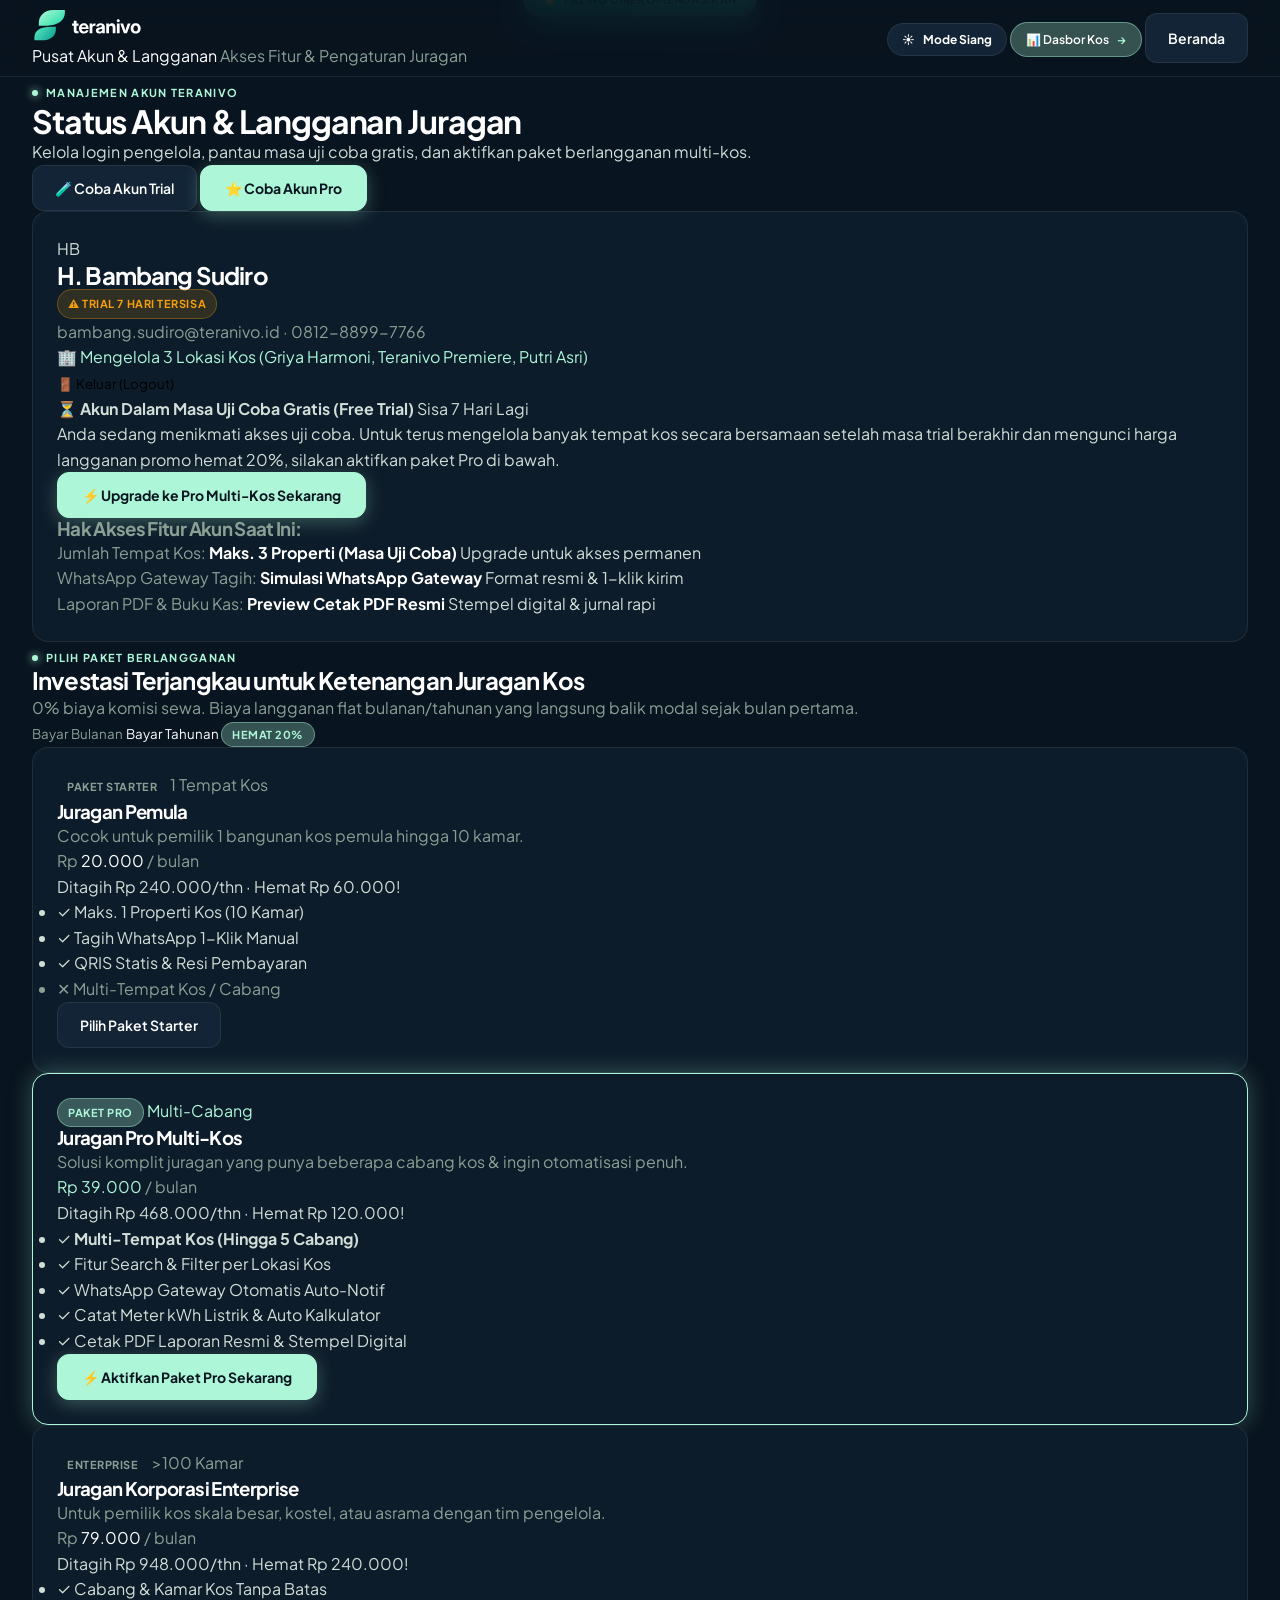
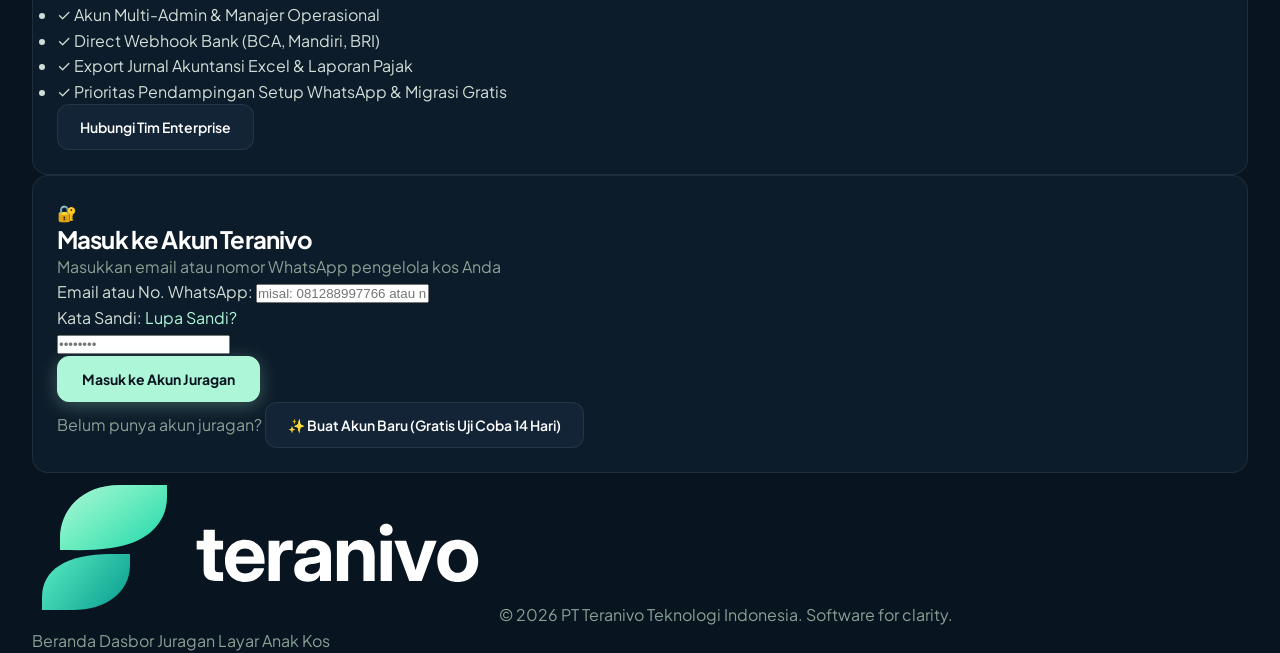
==== commit 3c0622da: "fix(pricing): align pricing cards, prevent text wrapping, and unify monthly/annual displays" ====
--- a/account.html
+++ b/account.html
@@ -188,12 +188,12 @@
               <p class="text-xs text-muted">Cocok untuk pemilik 1 bangunan kos pemula hingga 10 kamar.</p>
               
               <div class="pt-2">
-                <div class="flex items-baseline gap-1">
+                <div class="flex items-baseline gap-1 whitespace-nowrap">
                   <span class="text-xs text-muted">Rp</span>
                   <span class="text-3xl font-black text-heading font-mono" id="priceStarter">25.000</span>
                   <span class="text-xs text-muted" id="periodStarter">/ bulan</span>
                 </div>
-                <span class="text-[10px] text-muted block mt-1">Ditagih rutin flat</span>
+                <span class="text-[11px] font-semibold text-emerald-700 dark:text-emerald-400 block mt-1 min-h-[16px]" id="subPriceStarter">Ditagih bulanan fleksibel</span>
               </div>
 
               <ul class="text-xs text-body space-y-2.5 pt-4 border-t border-[var(--border-main)]">
@@ -239,12 +239,12 @@
               <p class="text-xs text-muted">Solusi komplit juragan yang punya beberapa cabang kos & ingin otomatisasi penuh.</p>
               
               <div class="pt-2">
-                <div class="flex items-baseline gap-1">
+                <div class="flex items-baseline gap-1 whitespace-nowrap">
                   <span class="text-xs text-mint">Rp</span>
                   <span class="text-3xl font-black text-mint font-mono" id="pricePro">49.000</span>
                   <span class="text-xs text-muted" id="periodPro">/ bulan</span>
                 </div>
-                <span class="text-[10px] text-emerald-700 dark:text-emerald-300 font-semibold block mt-1" id="saveHintPro">Hemat Rp 120.000 bila bayar tahunan</span>
+                <span class="text-[11px] font-semibold text-emerald-700 dark:text-emerald-300 block mt-1 min-h-[16px]" id="saveHintPro">Hemat Rp 120.000 bila bayar tahunan</span>
               </div>
 
               <ul class="text-xs text-body space-y-2.5 pt-4 border-t border-[var(--border-main)]">
@@ -287,12 +287,12 @@
               <p class="text-xs text-muted">Untuk pemilik kos skala besar, kostel, atau asrama dengan tim pengelola.</p>
               
               <div class="pt-2">
-                <div class="flex items-baseline gap-1">
+                <div class="flex items-baseline gap-1 whitespace-nowrap">
                   <span class="text-xs text-muted">Rp</span>
                   <span class="text-3xl font-black text-heading font-mono" id="priceEnterprise">99.000</span>
                   <span class="text-xs text-muted" id="periodEnterprise">/ bulan</span>
                 </div>
-                <span class="text-[10px] text-muted block mt-1">Multi-admin & integrasi API</span>
+                <span class="text-[11px] font-semibold text-emerald-700 dark:text-emerald-400 block mt-1 min-h-[16px]" id="subPriceEnterprise">Multi-admin & akses tak terbatas</span>
               </div>
 
               <ul class="text-xs text-body space-y-2.5 pt-4 border-t border-[var(--border-main)]">
@@ -630,14 +630,16 @@
 
         // Prices annual (with discount)
         document.getElementById('priceStarter').innerText = "20.000";
-        document.getElementById('periodStarter').innerText = "/ bln (Rp 240.000 / thn)";
+        document.getElementById('periodStarter').innerText = "/ bulan";
+        document.getElementById('subPriceStarter').innerText = "Ditagih Rp 240.000/thn · Hemat Rp 60.000!";
         
         document.getElementById('pricePro').innerText = "39.000";
-        document.getElementById('periodPro').innerText = "/ bln (Rp 468.000 / thn)";
-        document.getElementById('saveHintPro').innerText = "Hemat Rp 120.000 dibanding bayar bulanan!";
+        document.getElementById('periodPro').innerText = "/ bulan";
+        document.getElementById('saveHintPro').innerText = "Ditagih Rp 468.000/thn · Hemat Rp 120.000!";
 
         document.getElementById('priceEnterprise').innerText = "79.000";
-        document.getElementById('periodEnterprise').innerText = "/ bln (Rp 948.000 / thn)";
+        document.getElementById('periodEnterprise').innerText = "/ bulan";
+        document.getElementById('subPriceEnterprise').innerText = "Ditagih Rp 948.000/thn · Hemat Rp 240.000!";
       } else {
         btnM.className = "px-4 py-1.5 rounded-lg text-xs font-bold transition bg-[var(--bg-card)] text-heading border border-[var(--border-main)]";
         btnA.className = "px-4 py-1.5 rounded-lg text-xs font-bold transition text-muted hover:text-heading flex items-center gap-1.5";
@@ -645,13 +647,15 @@
         // Prices monthly
         document.getElementById('priceStarter').innerText = "25.000";
         document.getElementById('periodStarter').innerText = "/ bulan";
+        document.getElementById('subPriceStarter').innerText = "Ditagih bulanan fleksibel";
 
         document.getElementById('pricePro').innerText = "49.000";
         document.getElementById('periodPro').innerText = "/ bulan";
-        document.getElementById('saveHintPro').innerText = "Pilihan fleksibel tanpa komitmen tahunan";
+        document.getElementById('saveHintPro').innerText = "Hemat Rp 120.000 bila bayar tahunan";
 
         document.getElementById('priceEnterprise').innerText = "99.000";
         document.getElementById('periodEnterprise').innerText = "/ bulan";
+        document.getElementById('subPriceEnterprise').innerText = "Multi-admin & akses tak terbatas";
       }
     }
 
